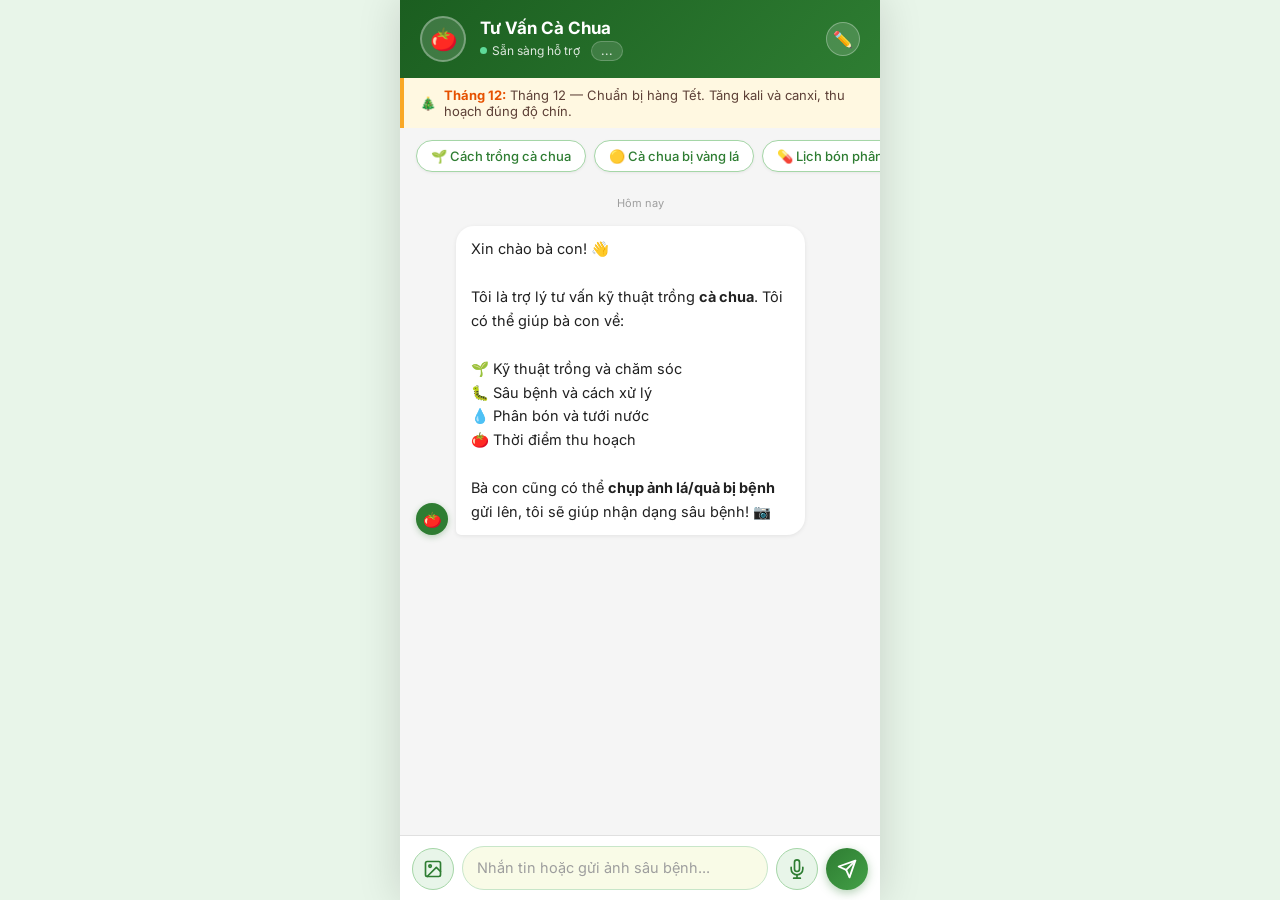
==== static/index.html @ 723cbcba "feat: markdown rendering + system prompt thân thiện - Thêm marked.js (CDN) để render markdown đúng t" ====
<!DOCTYPE html>
<html lang="vi">
<head>
  <meta charset="UTF-8" />
  <meta name="viewport" content="width=device-width, initial-scale=1.0, maximum-scale=1.0" />
  <title>Tư Vấn Cà Chua</title>
  <link rel="manifest" href="/static/manifest.json" />
  <meta name="theme-color" content="#2e7d32" />
  <meta name="mobile-web-app-capable" content="yes" />
  <meta name="apple-mobile-web-app-capable" content="yes" />
  <meta name="apple-mobile-web-app-status-bar-style" content="black-translucent" />
  <meta name="apple-mobile-web-app-title" content="Cà Chua" />
  <link rel="apple-touch-icon" href="/static/icon-192.png" />
  <link rel="stylesheet" href="/static/style.css?v=20260307c" />
</head>
<body>
<div class="app">

  <!-- Header -->
  <div class="header">
    <div class="avatar">🍅</div>
    <div class="header-info">
      <h1>Tư Vấn Cà Chua</h1>
      <p>
        <span class="online-dot"></span> Sẵn sàng hỗ trợ &nbsp;
        <span class="quota-badge" id="quotaBadge">...</span>
      </p>
    </div>
    <button class="new-session-btn" onclick="newSession()" title="Bắt đầu cuộc trò chuyện mới">✏️</button>
  </div>

  <!-- Banner mùa vụ -->
  <div class="season-banner" id="seasonBanner"></div>

  <!-- Banner cài PWA -->
  <div class="install-banner" id="installBanner" style="display:none">
    <span class="ib-icon">📲</span>
    <div class="ib-text">
      <strong>Cài app lên điện thoại</strong>
      <span id="installHint">Dùng nhanh hơn, không cần mạng để mở</span>
    </div>
    <button class="ib-btn" id="installBtn" onclick="doInstall()">Cài ngay</button>
    <button class="ib-close" onclick="dismissBanner()" title="Đóng">✕</button>
  </div>

  <!-- Modal hướng dẫn cài iOS -->
  <div class="ios-overlay" id="iosOverlay" onclick="closeIosModal(event)">
    <div class="ios-modal">
      <h2>📲 Cài app lên điện thoại</h2>
      <p class="ios-sub">Miễn phí — chỉ mất 30 giây, làm 1 lần thôi!</p>

      <div class="ios-step">
        <div class="ios-step-num">1</div>
        <div class="ios-step-body">
          <strong>Bấm nút ở đáy màn hình</strong>
          <span>Nút hình vuông có mũi tên chỉ lên ↑</span>
        </div>
        <div class="ios-step-icon">⬆️</div>
      </div>

      <div class="ios-step">
        <div class="ios-step-num">2</div>
        <div class="ios-step-body">
          <strong>Kéo xuống, chọn "Thêm vào Màn hình chính"</strong>
          <span>Biểu tượng hình vuông có dấu cộng (+)</span>
        </div>
        <div class="ios-step-icon">➕</div>
      </div>

      <div class="ios-step">
        <div class="ios-step-num">3</div>
        <div class="ios-step-body">
          <strong>Bấm "Thêm" ở góc trên phải</strong>
          <span>Xong! Icon 🍅 sẽ hiện trên màn hình chính</span>
        </div>
        <div class="ios-step-icon">✅</div>
      </div>

      <button class="ios-close-btn" onclick="closeIosModal()">Đã hiểu, thử ngay!</button>
    </div>
  </div>

  <!-- Modal chọn vùng trồng -->
  <div class="region-overlay" id="regionOverlay">
    <div class="region-modal">
      <h2>📍 Bạn trồng ở đâu?</h2>
      <p>Giúp tôi tư vấn sát với điều kiện địa phương và thời tiết vùng của bạn.</p>
      <select class="region-select" id="regionSelect">
        <option value="">-- Chọn vùng trồng --</option>
        <option value="mekong">Đồng bằng Sông Cửu Long</option>
        <option value="southeast">Đông Nam Bộ</option>
        <option value="central_highland">Tây Nguyên (Đà Lạt, Lâm Đồng...)</option>
        <option value="south_central">Duyên hải Nam Trung Bộ</option>
        <option value="north_central">Bắc Trung Bộ</option>
        <option value="red_river">Đồng bằng Sông Hồng</option>
        <option value="northeast">Trung du &amp; Miền núi Bắc Bộ</option>
        <option value="northwest">Tây Bắc</option>
      </select>
      <button class="region-gps" onclick="requestGPS()">📡 Dùng vị trí hiện tại (chính xác hơn)</button>
      <button class="region-submit" onclick="saveRegion()">Lưu vùng trồng</button>
      <button class="region-skip" onclick="closeRegionModal()">Bỏ qua</button>
    </div>
  </div>

  <!-- Modal chia sẻ kinh nghiệm -->
  <div class="tip-overlay" id="tipOverlay">
    <div class="tip-modal">
      <h2>🌱 Chia sẻ kinh nghiệm</h2>
      <p>Kinh nghiệm của bà con sẽ được admin xem xét và bổ sung vào kho kiến thức chung.</p>
      <input class="tip-input" id="tipTitle" placeholder="Tiêu đề (vd: Xử lý mốc sương sau mưa lớn)" maxlength="200" />
      <select class="tip-input" id="tipCategory">
        <option value="">-- Danh mục --</option>
        <option value="disease">Sâu bệnh &amp; xử lý</option>
        <option value="technique">Kỹ thuật canh tác</option>
        <option value="fertilizer">Phân bón &amp; dinh dưỡng</option>
        <option value="harvest">Thu hoạch &amp; bảo quản</option>
        <option value="other">Kinh nghiệm khác</option>
      </select>
      <textarea class="tip-textarea" id="tipContent" placeholder="Mô tả chi tiết kinh nghiệm, cách xử lý, kết quả... (tối thiểu 100 ký tự để được thưởng điểm)"></textarea>
      <button class="tip-submit" onclick="submitTip()">Gửi kinh nghiệm</button>
      <button class="tip-cancel" onclick="closeTipModal()">Đóng</button>
      <div class="tip-msg" id="tipMsg"></div>
    </div>
  </div>

  <!-- Nút chia sẻ kinh nghiệm (floating) -->
  <button class="share-tip-btn" id="shareTipBtn" onclick="openTipModal()" style="display:none">
    🌱 Chia sẻ KN
  </button>

  <!-- Toast thưởng quota -->
  <div class="bonus-toast" id="bonusToast"></div>

  <!-- Modal nhập mã premium -->
  <div class="redeem-overlay" id="redeemOverlay">
    <div class="redeem-modal">
      <h2>🎟️ Nhập mã để dùng thêm</h2>
      <p>Liên hệ admin để mua mã. Mỗi mã dùng được 1 lần.</p>
      <input class="redeem-input" id="redeemInput" placeholder="VD: TOMATO30" maxlength="20" />
      <button class="redeem-submit" onclick="submitCode()">Kích hoạt mã</button>
      <button class="redeem-cancel" onclick="closeRedeemModal()">Đóng</button>
      <div class="redeem-msg" id="redeemMsg"></div>
    </div>
  </div>

  <!-- Câu hỏi gợi ý -->
  <div class="quick-wrap">
    <button class="quick-btn" onclick="quickAsk(this)">🌱 Cách trồng cà chua</button>
    <button class="quick-btn" onclick="quickAsk(this)">🟡 Cà chua bị vàng lá</button>
    <button class="quick-btn" onclick="quickAsk(this)">💊 Lịch bón phân</button>
    <button class="quick-btn" onclick="quickAsk(this)">🐛 Sâu đục quả</button>
    <button class="quick-btn" onclick="quickAsk(this)">🦠 Bệnh héo rũ</button>
    <button class="quick-btn" onclick="quickAsk(this)">🍅 Thu hoạch khi nào</button>
  </div>

  <!-- Tin nhắn -->
  <div class="messages" id="messages">
    <div class="msg-time">Hôm nay</div>
    <div class="msg-bot">
      <div class="bot-avatar">🍅</div>
      <div class="bubble">Xin chào bà con! 👋

Tôi là trợ lý tư vấn kỹ thuật trồng <b>cà chua</b>. Tôi có thể giúp bà con về:

🌱 Kỹ thuật trồng và chăm sóc
🐛 Sâu bệnh và cách xử lý
💧 Phân bón và tưới nước
🍅 Thời điểm thu hoạch

Bà con cũng có thể <b>chụp ảnh lá/quả bị bệnh</b> gửi lên, tôi sẽ giúp nhận dạng sâu bệnh! 📷</div>
    </div>
  </div>

  <!-- Preview ảnh -->
  <div class="preview-wrap" id="previewWrap">
    <img id="previewImg" src="" alt="preview" />
    <span class="preview-caption">Ảnh đã chọn — nhập câu hỏi hoặc gửi luôn</span>
    <button class="preview-remove" onclick="removeImage()" title="Xoá ảnh">✕</button>
  </div>

  <!-- Input -->
  <div class="input-bar">
    <!-- Nút chọn ảnh -->
    <button class="img-btn" onclick="document.getElementById('fileInput').click()" title="Gửi ảnh">
      <svg viewBox="0 0 24 24" fill="none" stroke="currentColor" stroke-width="2" stroke-linecap="round" stroke-linejoin="round">
        <rect x="3" y="3" width="18" height="18" rx="2"/><circle cx="8.5" cy="8.5" r="1.5"/>
        <polyline points="21 15 16 10 5 21"/>
      </svg>
    </button>
    <input type="file" id="fileInput" accept="image/*" capture="environment" style="display:none" onchange="handleImage(event)" />

    <textarea
      id="input"
      placeholder="Nhắn tin hoặc gửi ảnh sâu bệnh..."
      rows="1"
      onkeydown="handleKey(event)"
      oninput="autoResize(this)"
    ></textarea>

    <button class="mic-btn" id="micBtn" onclick="toggleVoice()" title="Nói">
      <svg id="micIcon" viewBox="0 0 24 24" fill="none" stroke="currentColor" stroke-width="2" stroke-linecap="round" stroke-linejoin="round">
        <path d="M12 1a3 3 0 0 0-3 3v8a3 3 0 0 0 6 0V4a3 3 0 0 0-3-3z"/>
        <path d="M19 10v2a7 7 0 0 1-14 0v-2"/>
        <line x1="12" y1="19" x2="12" y2="23"/>
        <line x1="8" y1="23" x2="16" y2="23"/>
      </svg>
    </button>

    <button class="send-btn" id="sendBtn" onclick="sendMessage()" title="Gửi">
      <svg viewBox="0 0 24 24" fill="none" stroke="currentColor" stroke-width="2.2" stroke-linecap="round" stroke-linejoin="round">
        <line x1="22" y1="2" x2="11" y2="13"/><polygon points="22 2 15 22 11 13 2 9 22 2"/>
      </svg>
    </button>
  </div>

</div>
<script src="https://cdn.jsdelivr.net/npm/marked@9/marked.min.js"></script>
<script src="/static/app.js?v=20260308a"></script>
</body>
</html>
---- static/style.css ----
@import url('https://fonts.googleapis.com/css2?family=Inter:wght@400;500;600;700&display=swap');

* { box-sizing: border-box; margin: 0; padding: 0; }

body {
  font-family: 'Inter', -apple-system, BlinkMacSystemFont, sans-serif;
  background: #e8f5e9;
  display: flex;
  justify-content: center;
  align-items: center;
  min-height: 100dvh;
}

.app {
  width: 100%;
  max-width: 480px;
  height: 100dvh;
  background: #f5f5f5;
  display: flex;
  flex-direction: column;
  box-shadow: 0 0 40px rgba(0,0,0,0.15);
}

/* ── Header ── */
.header {
  background: linear-gradient(135deg, #1b5e20, #2e7d32);
  color: white;
  padding: 16px 20px;
  display: flex;
  align-items: center;
  gap: 14px;
  flex-shrink: 0;
}
.avatar {
  width: 46px; height: 46px;
  background: rgba(255,255,255,0.15);
  border-radius: 50%;
  display: flex; align-items: center; justify-content: center;
  font-size: 22px;
  border: 2px solid rgba(255,255,255,0.3);
}
.header-info h1 { font-size: 17px; font-weight: 700; }
.header-info p {
  font-size: 12px; margin-top: 3px; opacity: 0.85;
  display: flex; align-items: center; gap: 5px;
}
.new-session-btn {
  margin-left: auto; background: rgba(255,255,255,0.15); border: 1px solid rgba(255,255,255,0.3);
  border-radius: 50%; width: 34px; height: 34px; font-size: 16px; cursor: pointer;
  color: white; display: flex; align-items: center; justify-content: center;
  flex-shrink: 0;
}
.new-session-btn:hover { background: rgba(255,255,255,0.28); }
.quota-badge {
  display: inline-flex; align-items: center; gap: 4px;
  background: rgba(255,255,255,0.15); border-radius: 20px;
  padding: 2px 9px; font-size: 11px; font-weight: 600;
  border: 1px solid rgba(255,255,255,0.25);
}
.quota-badge.low { background: rgba(255,152,0,0.3); border-color: rgba(255,152,0,0.5); }
.quota-badge.premium { background: rgba(255,215,0,0.2); border-color: rgba(255,215,0,0.4); }
.online-dot {
  width: 7px; height: 7px; background: #69f0ae;
  border-radius: 50%; animation: pulse 2s infinite;
}
@keyframes pulse { 0%,100%{opacity:1} 50%{opacity:0.3} }

/* ── Banner mùa vụ ── */
.season-banner {
  background: #fff8e1;
  border-left: 4px solid #f9a825;
  padding: 9px 16px;
  font-size: 13px;
  color: #5d4037;
  flex-shrink: 0;
  display: flex;
  align-items: center;
  gap: 8px;
}
.season-banner strong { color: #e65100; }

/* ── Banner cài PWA ── */
.install-banner {
  background: #1b5e20;
  color: white;
  padding: 10px 16px;
  display: flex;
  align-items: center;
  gap: 12px;
  flex-shrink: 0;
  animation: slideDown 0.3s ease;
}
@keyframes slideDown { from { transform: translateY(-100%); } to { transform: translateY(0); } }
.install-banner .ib-icon { font-size: 22px; flex-shrink: 0; }
.install-banner .ib-text { flex: 1; font-size: 13px; line-height: 1.4; }
.install-banner .ib-text strong { display: block; font-size: 14px; }
.install-banner .ib-btn {
  background: white; color: #1b5e20;
  border: none; border-radius: 20px;
  padding: 6px 14px; font-size: 13px;
  font-weight: 700; cursor: pointer;
  white-space: nowrap; flex-shrink: 0;
}
.install-banner .ib-close {
  background: none; border: none; color: rgba(255,255,255,0.7);
  font-size: 18px; cursor: pointer; padding: 4px; flex-shrink: 0;
}

/* ── Modals chung ── */
.redeem-overlay, .region-overlay, .tip-overlay, .ios-overlay {
  display: none; position: fixed; inset: 0;
  background: rgba(0,0,0,0.6); z-index: 100;
  align-items: flex-end; justify-content: center;
}
.redeem-overlay.show, .region-overlay.show, .tip-overlay.show, .ios-overlay.show { display: flex; }

@keyframes slideUp { from { transform: translateY(100%); } to { transform: translateY(0); } }

/* ── Modal nhập mã premium ── */
.redeem-modal {
  background: white; border-radius: 20px 20px 0 0;
  padding: 24px 20px 36px;
  width: 100%; max-width: 480px;
  animation: slideUp 0.3s ease;
}
.redeem-modal h2 { font-size: 18px; font-weight: 700; color: #1b5e20; margin-bottom: 6px; }
.redeem-modal p  { font-size: 13px; color: #666; margin-bottom: 16px; }
.redeem-input {
  width: 100%; border: 2px solid #c8e6c9; border-radius: 12px;
  padding: 12px 16px; font-size: 16px; font-family: inherit;
  text-transform: uppercase; letter-spacing: 2px;
  outline: none; margin-bottom: 12px; text-align: center;
}
.redeem-input:focus { border-color: #2e7d32; }
.redeem-submit {
  width: 100%; background: linear-gradient(135deg,#2e7d32,#43a047);
  color: white; border: none; border-radius: 12px;
  padding: 14px; font-size: 15px; font-weight: 700;
  cursor: pointer; font-family: inherit; margin-bottom: 8px;
}
.redeem-cancel {
  width: 100%; background: none; border: none;
  color: #999; font-size: 14px; cursor: pointer; padding: 8px;
}
.redeem-msg { font-size: 13px; text-align: center; margin-top: 8px; min-height: 20px; }

/* ── Modal hướng dẫn cài iOS ── */
.ios-modal {
  background: white;
  border-radius: 20px 20px 0 0;
  padding: 24px 20px 36px;
  width: 100%; max-width: 480px;
  animation: slideUp 0.3s ease;
}
.ios-modal h2 {
  font-size: 18px; font-weight: 700;
  color: #1b5e20; margin-bottom: 6px; text-align: center;
}
.ios-modal .ios-sub {
  font-size: 13px; color: #666; text-align: center; margin-bottom: 20px;
}
.ios-step {
  display: flex; align-items: center; gap: 14px;
  background: #f9fbe7; border-radius: 14px;
  padding: 14px 16px; margin-bottom: 10px;
}
.ios-step-num {
  width: 30px; height: 30px; border-radius: 50%;
  background: #2e7d32; color: white;
  font-weight: 700; font-size: 15px;
  display: flex; align-items: center; justify-content: center;
  flex-shrink: 0;
}
.ios-step-body { flex: 1; }
.ios-step-body strong { font-size: 14px; color: #212121; display: block; }
.ios-step-body span { font-size: 13px; color: #555; }
.ios-step-icon { font-size: 26px; flex-shrink: 0; }
.ios-close-btn {
  width: 100%; margin-top: 16px;
  background: #2e7d32; color: white;
  border: none; border-radius: 14px;
  padding: 14px; font-size: 15px; font-weight: 700;
  cursor: pointer; font-family: inherit;
}

/* ── Modal vùng trồng ── */
.region-modal {
  background: white; border-radius: 20px 20px 0 0;
  padding: 24px 20px 36px;
  width: 100%; max-width: 480px;
  animation: slideUp 0.3s ease;
}
.region-modal h2 { font-size: 17px; font-weight: 700; color: #1b5e20; margin-bottom: 6px; }
.region-modal p  { font-size: 13px; color: #666; margin-bottom: 16px; }
.region-select {
  width: 100%; border: 2px solid #c8e6c9; border-radius: 12px;
  padding: 12px 16px; font-size: 15px; font-family: inherit;
  outline: none; margin-bottom: 12px; background: #f9fbe7; color: #212121;
}
.region-select:focus { border-color: #2e7d32; }
.region-submit {
  width: 100%; background: linear-gradient(135deg,#2e7d32,#43a047);
  color: white; border: none; border-radius: 12px;
  padding: 14px; font-size: 15px; font-weight: 700;
  cursor: pointer; font-family: inherit; margin-bottom: 8px;
}
.region-skip { width: 100%; background: none; border: none; color: #999; font-size: 14px; cursor: pointer; padding: 8px; }
.region-gps {
  width: 100%; background: #e8f5e9; border: 1.5px solid #a5d6a7;
  color: #2e7d32; border-radius: 12px;
  padding: 10px; font-size: 13px; font-weight: 600;
  cursor: pointer; font-family: inherit; margin-bottom: 8px;
}
.region-gps:hover { background: #c8e6c9; }

/* ── Modal chia sẻ kinh nghiệm ── */
.tip-modal {
  background: white; border-radius: 20px 20px 0 0;
  padding: 24px 20px 36px;
  width: 100%; max-width: 480px;
  animation: slideUp 0.3s ease;
  max-height: 85vh; overflow-y: auto;
}
.tip-modal h2 { font-size: 17px; font-weight: 700; color: #1b5e20; margin-bottom: 6px; }
.tip-modal p  { font-size: 13px; color: #666; margin-bottom: 16px; }
.tip-input {
  width: 100%; border: 1.5px solid #c8e6c9; border-radius: 12px;
  padding: 11px 14px; font-size: 14px; font-family: inherit;
  outline: none; margin-bottom: 10px; background: #f9fbe7;
}
.tip-input:focus { border-color: #2e7d32; }
.tip-textarea {
  width: 100%; border: 1.5px solid #c8e6c9; border-radius: 12px;
  padding: 11px 14px; font-size: 14px; font-family: inherit;
  outline: none; margin-bottom: 10px; background: #f9fbe7;
  resize: none; min-height: 100px;
}
.tip-textarea:focus { border-color: #2e7d32; }
.tip-submit {
  width: 100%; background: linear-gradient(135deg,#2e7d32,#43a047);
  color: white; border: none; border-radius: 12px;
  padding: 14px; font-size: 15px; font-weight: 700;
  cursor: pointer; font-family: inherit; margin-bottom: 8px;
}
.tip-cancel { width: 100%; background: none; border: none; color: #999; font-size: 14px; cursor: pointer; padding: 8px; }
.tip-msg { font-size: 13px; text-align: center; margin-top: 8px; min-height: 20px; }
.share-tip-btn {
  position: fixed; bottom: 80px; right: 16px;
  background: #2e7d32; color: white;
  border: none; border-radius: 24px;
  padding: 8px 16px; font-size: 12px; font-weight: 600;
  cursor: pointer; box-shadow: 0 3px 12px rgba(46,125,50,0.4);
  z-index: 10; display: flex; align-items: center; gap: 5px;
  font-family: inherit;
}
.share-tip-btn:hover { background: #1b5e20; }

/* ── Gợi ý nhanh ── */
.quick-wrap {
  padding: 12px 16px 8px;
  display: flex; gap: 8px;
  overflow-x: auto; flex-shrink: 0;
  scrollbar-width: none; background: #f5f5f5;
}
.quick-wrap::-webkit-scrollbar { display: none; }
.quick-btn {
  white-space: nowrap;
  background: white; border: 1.5px solid #a5d6a7;
  color: #2e7d32; border-radius: 20px;
  padding: 7px 14px; font-size: 13px;
  font-family: inherit; font-weight: 500;
  cursor: pointer; flex-shrink: 0;
  transition: all 0.15s;
  box-shadow: 0 1px 3px rgba(0,0,0,0.06);
}
.quick-btn:hover { background: #e8f5e9; border-color: #2e7d32; }
.quick-btn:active { background: #2e7d32; color: white; transform: scale(0.97); }

/* ── Tin nhắn ── */
.messages {
  flex: 1; overflow-y: auto;
  padding: 12px 16px;
  display: flex; flex-direction: column; gap: 12px;
  scroll-behavior: smooth;
}
.msg-bot { display: flex; align-items: flex-end; gap: 8px; }
.bot-avatar {
  width: 32px; height: 32px; background: #2e7d32;
  border-radius: 50%; display: flex; align-items: center;
  justify-content: center; font-size: 15px; flex-shrink: 0;
  box-shadow: 0 2px 6px rgba(46,125,50,0.3);
}
.msg-bot .bubble {
  background: white; color: #212121;
  border-radius: 18px 18px 18px 5px;
  padding: 11px 15px; max-width: 78%;
  box-shadow: 0 1px 4px rgba(0,0,0,0.08);
  font-size: 14.5px; line-height: 1.65;
  white-space: pre-wrap; word-break: break-word;
}
.msg-user { display: flex; justify-content: flex-end; }
.msg-user .bubble {
  background: linear-gradient(135deg, #2e7d32, #388e3c);
  color: white; border-radius: 18px 18px 5px 18px;
  padding: 11px 15px; max-width: 78%;
  font-size: 14.5px; line-height: 1.65; word-break: break-word;
  box-shadow: 0 2px 8px rgba(46,125,50,0.25);
}
.msg-time { font-size: 11px; color: #9e9e9e; text-align: center; margin: 4px 0; }

/* ── Markdown rendering trong bubble bot ── */
.md-content { white-space: normal; }
.md-content p { margin: 0 0 8px; }
.md-content p:last-child { margin-bottom: 0; }
.md-content ul, .md-content ol { margin: 6px 0; padding-left: 20px; }
.md-content li { margin-bottom: 4px; line-height: 1.6; }
.md-content li > ul, .md-content li > ol { margin: 3px 0; }
.md-content strong { font-weight: 700; color: #1b5e20; }
.md-content em { font-style: normal; color: #555; }
.md-content h1, .md-content h2, .md-content h3 {
  font-size: 14.5px; font-weight: 700; margin: 10px 0 5px; color: #1b5e20;
}
.md-content h1:first-child, .md-content h2:first-child, .md-content h3:first-child { margin-top: 0; }
.md-content hr { border: none; border-top: 1px solid #e0e0e0; margin: 10px 0; }
.md-content code {
  background: #f5f5f5; border-radius: 4px; padding: 1px 5px;
  font-size: 12.5px; font-family: monospace; color: #c62828;
}
.md-content blockquote {
  border-left: 3px solid #a5d6a7; margin: 6px 0; padding: 4px 10px;
  color: #555; font-size: 13.5px;
}
/* Bảng: cuộn ngang trên mobile, không vỡ layout */
.md-content table { border-collapse: collapse; font-size: 13px; width: 100%; }
.md-content .table-wrap { overflow-x: auto; margin: 8px 0; border-radius: 6px; border: 1px solid #c8e6c9; }
.md-content th, .md-content td { border: 1px solid #c8e6c9; padding: 6px 10px; text-align: left; white-space: nowrap; }
.md-content th { background: #e8f5e9; font-weight: 700; color: #2e7d32; }

/* ── Nút đánh giá ── */
.feedback-row { display: flex; gap: 6px; margin-top: 6px; margin-left: 40px; }
.fb-btn {
  background: none; border: 1.5px solid #e0e0e0;
  border-radius: 20px; padding: 3px 10px;
  font-size: 13px; cursor: pointer;
  color: #888; transition: all 0.15s;
  display: flex; align-items: center; gap: 4px;
}
.fb-btn:hover { border-color: #2e7d32; color: #2e7d32; background: #f1f8f1; }
.fb-btn.voted-up   { border-color: #2e7d32; background: #e8f5e9; color: #2e7d32; }
.fb-btn.voted-down { border-color: #ef5350; background: #ffebee; color: #ef5350; }
.fb-btn:disabled { cursor: default; opacity: 0.7; }

/* ── Active feedback card ── */
.feedback-card {
  background: white; border: 1.5px solid #c8e6c9;
  border-radius: 16px; padding: 14px 16px;
  margin: 0 0 4px 40px;
  box-shadow: 0 2px 8px rgba(46,125,50,0.1);
}
.feedback-card .fc-text { font-size: 13px; color: #555; margin-bottom: 12px; line-height: 1.5; }
.feedback-card .fc-btns { display: flex; gap: 8px; }
.fc-up, .fc-down {
  flex: 1; border: none; border-radius: 10px;
  padding: 9px; font-size: 15px; cursor: pointer;
  font-family: inherit; font-weight: 600; transition: all 0.15s;
}
.fc-up   { background: #e8f5e9; color: #2e7d32; }
.fc-down { background: #fff8e1; color: #e65100; }
.fc-up:hover   { background: #2e7d32; color: white; }
.fc-down:hover { background: #e65100; color: white; }

/* ── Reason box khi bấm 👎 ── */
.reason-wrap { margin-top: 10px; display: none; }
.reason-wrap.show { display: block; }
.reason-input {
  width: 100%; border: 1.5px solid #ffcc80; border-radius: 10px;
  padding: 9px 12px; font-size: 13px; font-family: inherit;
  outline: none; background: #fffde7; resize: none; min-height: 60px;
}
.reason-input:focus { border-color: #e65100; }
.reason-submit {
  margin-top: 6px; width: 100%;
  background: #e65100; color: white; border: none; border-radius: 10px;
  padding: 8px; font-size: 13px; font-weight: 600; cursor: pointer; font-family: inherit;
}
.correction-input {
  width: 100%; border: 1.5px solid #a5d6a7; border-radius: 10px;
  padding: 9px 12px; font-size: 13px; font-family: inherit;
  outline: none; background: #f1f8e9; resize: none; min-height: 60px;
  margin-top: 6px;
}
.correction-input:focus { border-color: #2e7d32; }
.correction-input::placeholder { color: #81c784; }
.correction-submit {
  margin-top: 6px; width: 100%;
  background: linear-gradient(135deg, #2e7d32, #43a047); color: white;
  border: none; border-radius: 10px; padding: 8px;
  font-size: 13px; font-weight: 600; cursor: pointer; font-family: inherit;
}
.correction-submit:disabled { background: #a5d6a7; cursor: not-allowed; }
.correction-actions { display: flex; flex-direction: column; gap: 2px; }

/* Tin nhắn đã sửa */
.msg-corrected .bubble {
  border-left: 3px solid #2e7d32;
}
.corrected-badge {
  display: inline-block; font-size: 11px; background: #e8f5e9;
  color: #2e7d32; border-radius: 8px; padding: 2px 8px;
  margin-bottom: 6px; font-weight: 600;
}

.reason-skip {
  width: 100%; background: none; border: none;
  color: #aaa; font-size: 12px; cursor: pointer; padding: 4px; margin-top: 2px;
}

/* ── Toast thưởng (redesigned) ── */
.bonus-toast {
  position: fixed; bottom: 148px; left: 50%;
  transform: translateX(-50%) translateY(14px);
  background: linear-gradient(135deg, #1b5e20, #2e7d32);
  color: white; border-radius: 16px; padding: 11px 16px;
  box-shadow: 0 6px 24px rgba(27,94,32,0.45);
  z-index: 200; opacity: 0;
  transition: opacity 0.3s, transform 0.3s;
  pointer-events: none; display: flex; align-items: center; gap: 12px;
  min-width: 220px; max-width: 310px;
}
.bonus-toast.show { opacity: 1; transform: translateX(-50%) translateY(0); }
.bonus-toast.unlock { background: linear-gradient(135deg, #bf360c, #e64a19); }
.toast-icon { font-size: 28px; line-height: 1; flex-shrink: 0; }
.toast-body { display: flex; flex-direction: column; gap: 2px; }
.toast-body strong { font-size: 14px; font-weight: 700; }
.toast-body span { font-size: 11px; opacity: 0.88; line-height: 1.3; }

/* ── Progress bar điểm ── */
.pts-progress {
  position: fixed; bottom: 96px; left: 50%;
  transform: translateX(-50%) translateY(14px);
  background: white; border: 1.5px solid #a5d6a7;
  border-radius: 20px; padding: 7px 14px;
  box-shadow: 0 2px 12px rgba(0,0,0,0.12);
  z-index: 199; opacity: 0; transition: opacity 0.3s, transform 0.3s;
  pointer-events: none; display: flex; align-items: center; gap: 10px;
  min-width: 190px;
}
.pts-progress.show { opacity: 1; transform: translateX(-50%) translateY(0); }
.pts-label { font-size: 12px; color: #2e7d32; font-weight: 600; white-space: nowrap; }
.pts-bar { flex: 1; height: 7px; background: #e8f5e9; border-radius: 4px; overflow: hidden; }
.pts-fill {
  height: 100%; border-radius: 4px;
  background: linear-gradient(90deg, #66bb6a, #2e7d32);
  transition: width 0.7s ease;
}

/* ── Confetti ── */
.confetti-piece {
  position: fixed; top: 15%;
  animation: confetti-fall 2s ease-out forwards;
  z-index: 500; pointer-events: none;
}
@keyframes confetti-fall {
  0%   { transform: translateY(0) rotate(0deg) scale(1); opacity: 1; }
  80%  { opacity: 1; }
  100% { transform: translateY(65vh) rotate(800deg) scale(0.6); opacity: 0; }
}

/* ── Ảnh trong chat ── */
.msg-user .bubble img, .msg-bot .bubble img {
  max-width: 100%; border-radius: 10px;
  display: block; margin-bottom: 6px;
}

/* ── Preview ảnh trước khi gửi ── */
.preview-wrap { display: none; padding: 8px 16px 0; background: #f5f5f5; flex-shrink: 0; }
.preview-wrap.show { display: flex; align-items: center; gap: 10px; }
.preview-wrap img {
  width: 64px; height: 64px;
  object-fit: cover; border-radius: 10px; border: 2px solid #a5d6a7;
}
.preview-caption { font-size: 13px; color: #555; flex: 1; }
.preview-remove {
  background: #ef5350; color: white; border: none; border-radius: 50%;
  width: 24px; height: 24px; font-size: 14px; cursor: pointer;
  display: flex; align-items: center; justify-content: center;
}

/* ── Đang gõ ── */
.typing .bubble { padding: 14px 18px !important; }
.dots { display: flex; gap: 5px; align-items: center; }
.dot {
  width: 8px; height: 8px; background: #bdbdbd;
  border-radius: 50%; animation: bounce 1.2s ease-in-out infinite;
}
.dot:nth-child(2) { animation-delay: 0.2s; }
.dot:nth-child(3) { animation-delay: 0.4s; }
@keyframes bounce {
  0%,80%,100%{transform:translateY(0);background:#bdbdbd}
  40%{transform:translateY(-7px);background:#2e7d32}
}

/* ── Input bar ── */
.input-bar {
  background: white; padding: 10px 12px;
  display: flex; gap: 8px; align-items: flex-end;
  border-top: 1px solid #e0e0e0; flex-shrink: 0;
}
.input-bar textarea {
  flex: 1; border: 1.5px solid #c8e6c9;
  border-radius: 22px; padding: 10px 14px;
  font-size: 14.5px; font-family: inherit;
  resize: none; outline: none; max-height: 110px;
  line-height: 1.5; background: #f9fbe7; color: #212121;
  transition: border-color 0.2s, box-shadow 0.2s;
}
.input-bar textarea:focus {
  border-color: #2e7d32;
  box-shadow: 0 0 0 3px rgba(46,125,50,0.1);
}
.input-bar textarea::placeholder { color: #9e9e9e; }
.img-btn, .mic-btn {
  width: 42px; height: 42px;
  background: #e8f5e9; border: 1.5px solid #a5d6a7;
  border-radius: 50%; cursor: pointer;
  display: flex; align-items: center; justify-content: center;
  flex-shrink: 0; transition: all 0.15s; color: #2e7d32;
}
.img-btn:hover, .mic-btn:hover { background: #c8e6c9; }
.img-btn:active, .mic-btn:active { transform: scale(0.93); }
.img-btn svg, .mic-btn svg { width: 20px; height: 20px; }
.mic-btn.recording {
  background: #ffebee; border-color: #ef5350; color: #ef5350;
  animation: mic-pulse 1s infinite;
}
@keyframes mic-pulse {
  0%, 100% { box-shadow: 0 0 0 0 rgba(239,83,80,0.4); }
  50% { box-shadow: 0 0 0 8px rgba(239,83,80,0); }
}
.send-btn {
  width: 42px; height: 42px;
  background: linear-gradient(135deg, #2e7d32, #43a047);
  border: none; border-radius: 50%; color: white;
  cursor: pointer; display: flex; align-items: center;
  justify-content: center; flex-shrink: 0;
  transition: all 0.15s;
  box-shadow: 0 3px 10px rgba(46,125,50,0.35);
}
.send-btn:hover { transform: scale(1.05); }
.send-btn:active { transform: scale(0.95); }
.send-btn:disabled { background: #a5d6a7; box-shadow: none; cursor: not-allowed; transform: none; }
.send-btn svg { width: 20px; height: 20px; }

/* ── Simple Correction Report ── */
.simple-correction {
  margin: 4px 0 4px 44px; padding: 12px 14px;
  background: #f9fbe7; border: 1.5px solid #a5d6a7; border-radius: 12px;
}
.sc-prompt { font-size: 12px; color: #555; margin-bottom: 8px; }
.sc-input {
  width: 100%; box-sizing: border-box; resize: vertical;
  border: 1.5px solid #a5d6a7; border-radius: 8px;
  padding: 7px 10px; font-size: 13px; font-family: inherit;
  outline: none; background: white;
}
.sc-input:focus { border-color: #2e7d32; }
.sc-actions { display: flex; gap: 8px; margin-top: 8px; }
.sc-submit {
  padding: 6px 16px; border-radius: 16px; border: none;
  background: #2e7d32; color: white; font-size: 12px; font-weight: 600;
  cursor: pointer;
}
.sc-submit:disabled { opacity: 0.6; cursor: not-allowed; }
.sc-skip {
  padding: 6px 14px; border-radius: 16px;
  border: 1.5px solid #ccc; background: none; color: #888;
  font-size: 12px; cursor: pointer;
}
.sc-thanks { font-size: 13px; color: #2e7d32; font-weight: 500; }
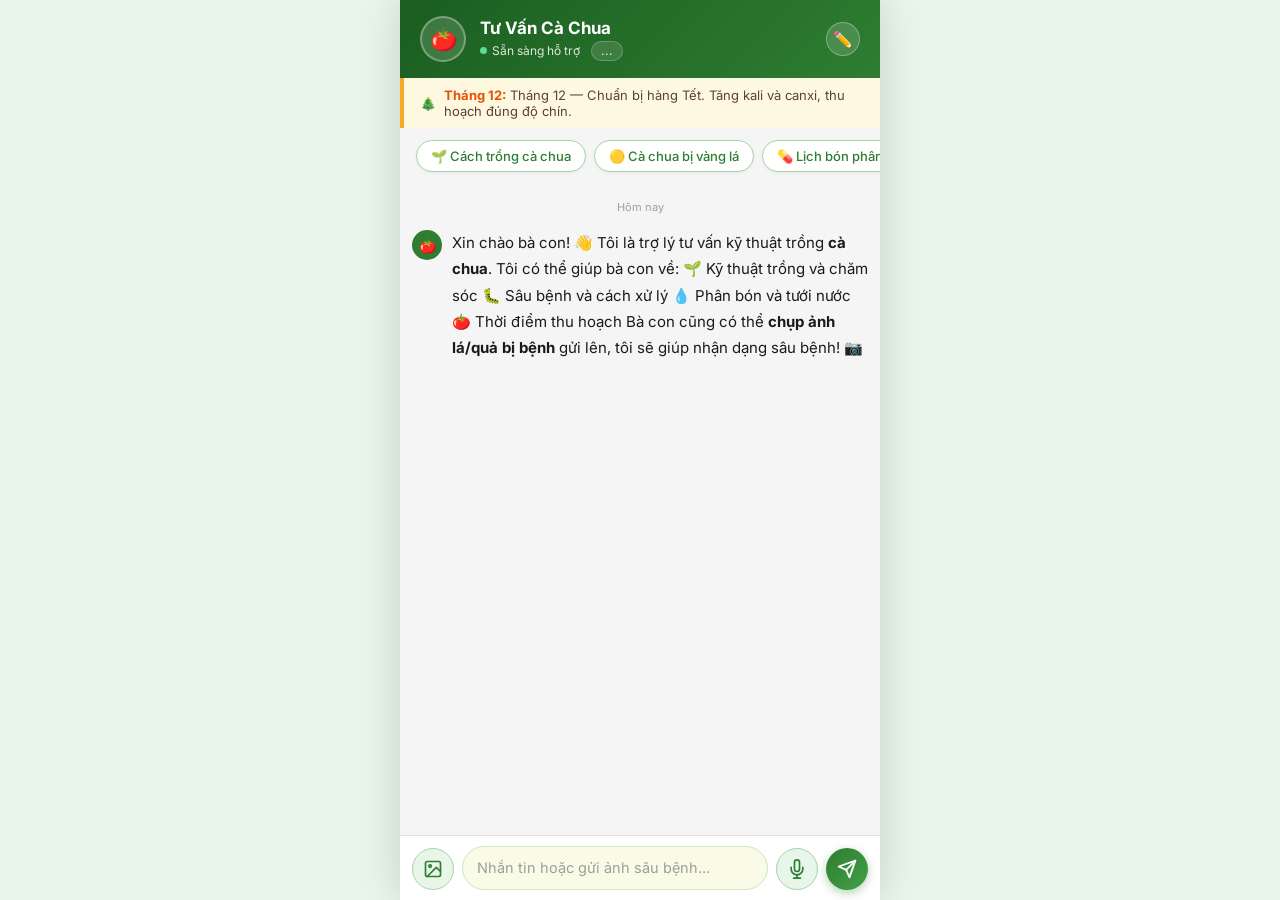
==== commit 8a966837: "feat: sources + suggested questions giống Perplexity - rag.py: thêm search_with_meta() trả về (conte" ====
--- a/static/index.html
+++ b/static/index.html
@@ -11,7 +11,7 @@
   <meta name="apple-mobile-web-app-status-bar-style" content="black-translucent" />
   <meta name="apple-mobile-web-app-title" content="Cà Chua" />
   <link rel="apple-touch-icon" href="/static/icon-192.png" />
-  <link rel="stylesheet" href="/static/style.css?v=20260307c" />
+  <link rel="stylesheet" href="/static/style.css?v=20260308b" />
 </head>
 <body>
 <div class="app">
@@ -215,6 +215,6 @@
 
 </div>
 <script src="https://cdn.jsdelivr.net/npm/marked@9/marked.min.js"></script>
-<script src="/static/app.js?v=20260308a"></script>
+<script src="/static/app.js?v=20260308b"></script>
 </body>
 </html>
--- a/static/style.css
+++ b/static/style.css
@@ -279,34 +279,46 @@
 /* ── Tin nhắn ── */
 .messages {
   flex: 1; overflow-y: auto;
-  padding: 12px 16px;
-  display: flex; flex-direction: column; gap: 12px;
+  padding: 16px 12px;
+  display: flex; flex-direction: column; gap: 4px;
   scroll-behavior: smooth;
 }
-.msg-bot { display: flex; align-items: flex-end; gap: 8px; }
+.msg-bot { display: flex; align-items: flex-start; gap: 10px; padding: 6px 0; }
 .bot-avatar {
-  width: 32px; height: 32px; background: #2e7d32;
+  width: 30px; height: 30px; background: #2e7d32;
   border-radius: 50%; display: flex; align-items: center;
-  justify-content: center; font-size: 15px; flex-shrink: 0;
-  box-shadow: 0 2px 6px rgba(46,125,50,0.3);
+  justify-content: center; font-size: 14px; flex-shrink: 0;
+  margin-top: 2px;
 }
 .msg-bot .bubble {
-  background: white; color: #212121;
-  border-radius: 18px 18px 18px 5px;
-  padding: 11px 15px; max-width: 78%;
-  box-shadow: 0 1px 4px rgba(0,0,0,0.08);
-  font-size: 14.5px; line-height: 1.65;
-  white-space: pre-wrap; word-break: break-word;
-}
-.msg-user { display: flex; justify-content: flex-end; }
+  background: transparent; color: #1a1a1a;
+  padding: 2px 0; max-width: 92%;
+  font-size: 15px; line-height: 1.75;
+  word-break: break-word;
+}
+.msg-user { display: flex; justify-content: flex-end; padding: 6px 0; }
 .msg-user .bubble {
-  background: linear-gradient(135deg, #2e7d32, #388e3c);
-  color: white; border-radius: 18px 18px 5px 18px;
-  padding: 11px 15px; max-width: 78%;
-  font-size: 14.5px; line-height: 1.65; word-break: break-word;
-  box-shadow: 0 2px 8px rgba(46,125,50,0.25);
+  background: #e8f5e9; color: #1b5e20;
+  border-radius: 18px 18px 4px 18px;
+  padding: 10px 14px; max-width: 82%;
+  font-size: 15px; line-height: 1.65; word-break: break-word;
+  border: 1px solid #c8e6c9;
 }
 .msg-time { font-size: 11px; color: #9e9e9e; text-align: center; margin: 4px 0; }
+
+/* ── Streaming cursor ── */
+.bubble.streaming::after {
+  content: '▍';
+  display: inline-block;
+  margin-left: 1px;
+  color: #2e7d32;
+  animation: blink-cursor 0.5s ease-in-out infinite;
+  vertical-align: baseline;
+}
+@keyframes blink-cursor {
+  0%, 100% { opacity: 1; }
+  50%       { opacity: 0; }
+}
 
 /* ── Markdown rendering trong bubble bot ── */
 .md-content { white-space: normal; }
@@ -323,18 +335,55 @@
 .md-content h1:first-child, .md-content h2:first-child, .md-content h3:first-child { margin-top: 0; }
 .md-content hr { border: none; border-top: 1px solid #e0e0e0; margin: 10px 0; }
 .md-content code {
-  background: #f5f5f5; border-radius: 4px; padding: 1px 5px;
-  font-size: 12.5px; font-family: monospace; color: #c62828;
+  background: #f3f4f6; border-radius: 5px; padding: 2px 6px;
+  font-size: 13px; font-family: 'Consolas', 'Monaco', monospace; color: #c62828;
+}
+.md-content pre {
+  background: #1e1e2e; border-radius: 10px;
+  padding: 14px 16px; margin: 10px 0;
+  overflow-x: auto;
+}
+.md-content pre code {
+  background: transparent; color: #cdd6f4;
+  font-size: 13px; padding: 0; border-radius: 0; font-family: 'Consolas', 'Monaco', monospace;
 }
 .md-content blockquote {
-  border-left: 3px solid #a5d6a7; margin: 6px 0; padding: 4px 10px;
-  color: #555; font-size: 13.5px;
+  border-left: 3px solid #a5d6a7; margin: 8px 0; padding: 6px 12px;
+  color: #555; font-size: 14px; background: #f9fafb; border-radius: 0 8px 8px 0;
 }
 /* Bảng: cuộn ngang trên mobile, không vỡ layout */
 .md-content table { border-collapse: collapse; font-size: 13px; width: 100%; }
 .md-content .table-wrap { overflow-x: auto; margin: 8px 0; border-radius: 6px; border: 1px solid #c8e6c9; }
 .md-content th, .md-content td { border: 1px solid #c8e6c9; padding: 6px 10px; text-align: left; white-space: nowrap; }
 .md-content th { background: #e8f5e9; font-weight: 700; color: #2e7d32; }
+
+/* ── Sources ── */
+.sources-wrap {
+  display: flex; flex-wrap: wrap; align-items: center;
+  gap: 5px; margin-top: 6px; margin-left: 40px;
+}
+.sources-label { font-size: 11px; color: #888; font-weight: 500; white-space: nowrap; }
+.source-chip {
+  font-size: 11px; color: #1b5e20; background: #e8f5e9;
+  border: 1px solid #c8e6c9; border-radius: 12px;
+  padding: 2px 8px; white-space: nowrap;
+}
+
+/* ── Câu hỏi gợi ý (Perplexity style) ── */
+.suggestions-wrap {
+  margin: 8px 0 4px 40px;
+  display: flex; flex-direction: column; gap: 5px;
+}
+.sugg-label { font-size: 12px; color: #888; font-weight: 500; margin-bottom: 2px; }
+.sugg-chip {
+  text-align: left; background: #fff; border: 1.5px solid #c8e6c9;
+  border-radius: 8px; padding: 7px 12px;
+  font-size: 13px; color: #1b5e20; cursor: pointer;
+  transition: background 0.15s, border-color 0.15s;
+  display: flex; align-items: center; gap: 6px;
+}
+.sugg-chip::before { content: '→'; font-size: 12px; color: #81c784; flex-shrink: 0; }
+.sugg-chip:hover { background: #f1f8f1; border-color: #81c784; }
 
 /* ── Nút đánh giá ── */
 .feedback-row { display: flex; gap: 6px; margin-top: 6px; margin-left: 40px; }
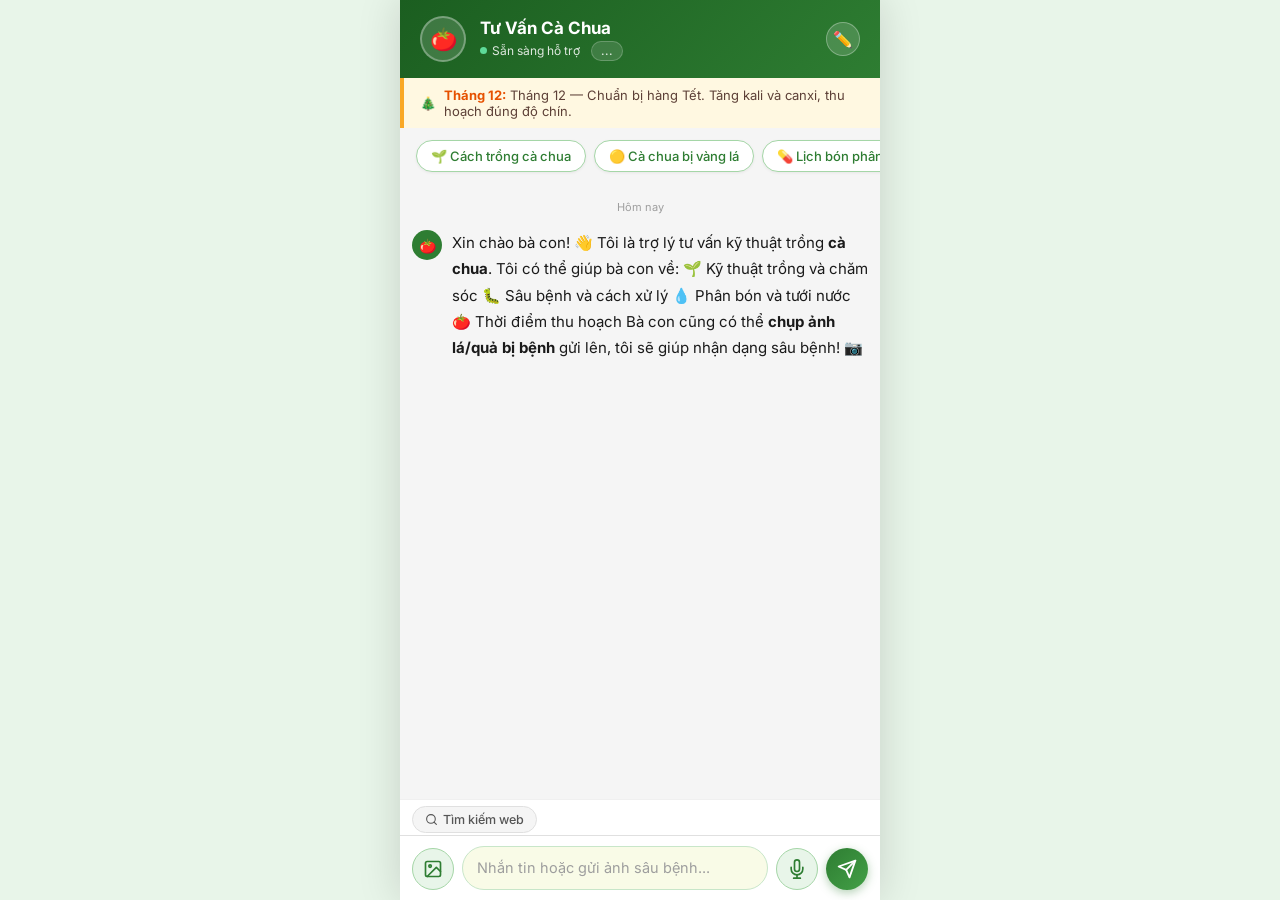
==== commit 1c9275eb: "feat: web search là tuỳ chọn — toggle pill giống ChatGPT - index.html: thêm .tool-bar với pill '🔍 Tì" ====
--- a/static/index.html
+++ b/static/index.html
@@ -11,7 +11,7 @@
   <meta name="apple-mobile-web-app-status-bar-style" content="black-translucent" />
   <meta name="apple-mobile-web-app-title" content="Cà Chua" />
   <link rel="apple-touch-icon" href="/static/icon-192.png" />
-  <link rel="stylesheet" href="/static/style.css?v=20260308b" />
+  <link rel="stylesheet" href="/static/style.css?v=20260308d" />
 </head>
 <body>
 <div class="app">
@@ -178,6 +178,16 @@
     <button class="preview-remove" onclick="removeImage()" title="Xoá ảnh">✕</button>
   </div>
 
+  <!-- Tool bar — công cụ bổ sung (ẩn khi không dùng) -->
+  <div class="tool-bar">
+    <button class="tool-pill" id="searchPill" onclick="toggleSearch()" title="Bật / tắt tìm kiếm web">
+      <svg viewBox="0 0 24 24" fill="none" stroke="currentColor" stroke-width="2" stroke-linecap="round" stroke-linejoin="round" width="13" height="13">
+        <circle cx="11" cy="11" r="8"/><line x1="21" y1="21" x2="16.65" y2="16.65"/>
+      </svg>
+      Tìm kiếm web
+    </button>
+  </div>
+
   <!-- Input -->
   <div class="input-bar">
     <!-- Nút chọn ảnh -->
@@ -215,6 +225,6 @@
 
 </div>
 <script src="https://cdn.jsdelivr.net/npm/marked@9/marked.min.js"></script>
-<script src="/static/app.js?v=20260308b"></script>
+<script src="/static/app.js?v=20260308e"></script>
 </body>
 </html>
--- a/static/style.css
+++ b/static/style.css
@@ -357,6 +357,17 @@
 .md-content th, .md-content td { border: 1px solid #c8e6c9; padding: 6px 10px; text-align: left; white-space: nowrap; }
 .md-content th { background: #e8f5e9; font-weight: 700; color: #2e7d32; }
 
+/* ── Tool indicator (web_search / calculate đang chạy) ── */
+.tool-indicator {
+  display: inline-flex; align-items: center; gap: 6px;
+  font-size: 13px; color: #1b5e20; font-style: italic;
+  animation: tool-pulse 1.2s ease-in-out infinite;
+}
+@keyframes tool-pulse {
+  0%, 100% { opacity: 1; }
+  50%       { opacity: 0.45; }
+}
+
 /* ── Sources ── */
 .sources-wrap {
   display: flex; flex-wrap: wrap; align-items: center;
@@ -549,6 +560,28 @@
   40%{transform:translateY(-7px);background:#2e7d32}
 }
 
+/* ── Tool bar (bên trên input) ── */
+.tool-bar {
+  background: white; padding: 6px 12px 2px;
+  display: flex; gap: 6px; flex-wrap: wrap;
+  border-top: 1px solid #f0f0f0; flex-shrink: 0;
+}
+.tool-pill {
+  display: inline-flex; align-items: center; gap: 5px;
+  font-size: 12.5px; font-weight: 500; font-family: inherit;
+  color: #555; background: #f5f5f5;
+  border: 1.5px solid #e0e0e0; border-radius: 20px;
+  padding: 5px 12px; cursor: pointer;
+  transition: all 0.18s;
+}
+.tool-pill:hover { border-color: #a5d6a7; color: #2e7d32; background: #f1f8f1; }
+.tool-pill.active {
+  color: #1b5e20; background: #e8f5e9;
+  border-color: #2e7d32;
+  box-shadow: 0 0 0 2px rgba(46,125,50,0.12);
+}
+.tool-pill.active svg { stroke: #2e7d32; }
+
 /* ── Input bar ── */
 .input-bar {
   background: white; padding: 10px 12px;
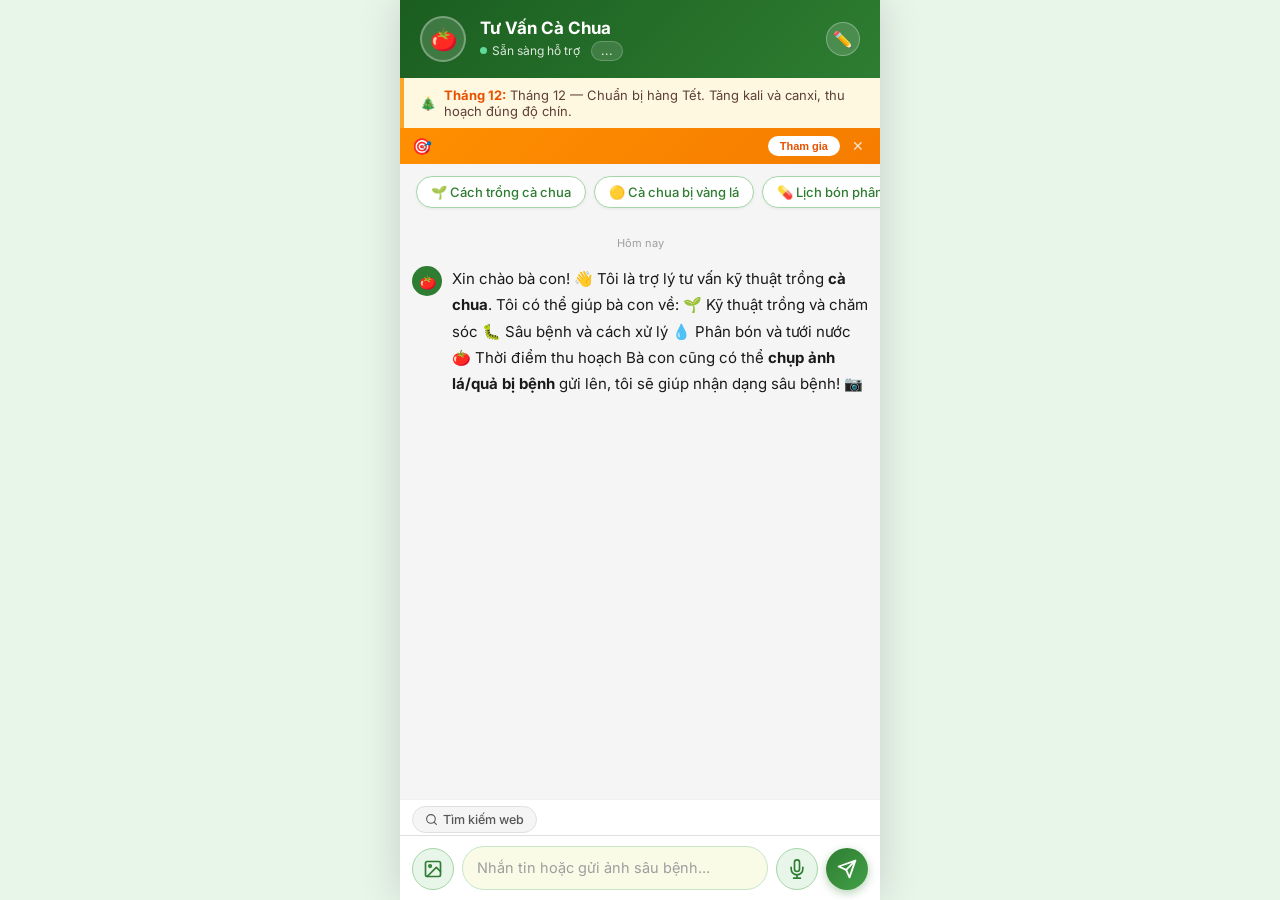
==== commit 2f434d5a: "feat: 4 nhóm tính năng cộng đồng — expert tier, missions, disease map, leaderboard - Nhóm 1: Correct" ====
--- a/static/index.html
+++ b/static/index.html
@@ -11,7 +11,7 @@
   <meta name="apple-mobile-web-app-status-bar-style" content="black-translucent" />
   <meta name="apple-mobile-web-app-title" content="Cà Chua" />
   <link rel="apple-touch-icon" href="/static/icon-192.png" />
-  <link rel="stylesheet" href="/static/style.css?v=20260308d" />
+  <link rel="stylesheet" href="/static/style.css?v=20260308e" />
 </head>
 <body>
 <div class="app">
@@ -31,6 +31,19 @@
 
   <!-- Banner mùa vụ -->
   <div class="season-banner" id="seasonBanner"></div>
+
+  <!-- Banner nhiệm vụ cộng đồng -->
+  <div class="mission-banner" id="missionBanner" style="display:none">
+    <div class="mission-inner">
+      <span class="mission-icon">🎯</span>
+      <div class="mission-body">
+        <strong id="missionTitle"></strong>
+        <span id="missionProgress"></span>
+      </div>
+      <button class="mission-join" onclick="joinMission()">Tham gia</button>
+      <button class="mission-close" onclick="closeMissionBanner()">✕</button>
+    </div>
+  </div>
 
   <!-- Banner cài PWA -->
   <div class="install-banner" id="installBanner" style="display:none">
@@ -127,6 +140,71 @@
   <button class="share-tip-btn" id="shareTipBtn" onclick="openTipModal()" style="display:none">
     🌱 Chia sẻ KN
   </button>
+  <!-- Nút báo cáo dịch bệnh (floating) -->
+  <button class="disease-report-btn" id="diseaseReportBtn" onclick="openDiseaseModal()" style="display:none" title="Báo cáo dịch bệnh">
+    🦠 Báo dịch
+  </button>
+  <!-- Nút đăng ký chuyên gia (floating) -->
+  <button class="expert-apply-btn" id="expertApplyBtn" onclick="openExpertModal()" style="display:none" title="Đăng ký chuyên gia">
+    🎓 Chuyên gia
+  </button>
+
+  <!-- Modal báo cáo dịch bệnh -->
+  <div class="tip-overlay" id="diseaseOverlay">
+    <div class="tip-modal">
+      <h2>🦠 Báo cáo dịch bệnh</h2>
+      <p>Giúp cộng đồng cảnh báo sớm dịch bệnh trong vùng. Thưởng 3 điểm mỗi báo cáo.</p>
+      <select class="tip-input" id="diseaseSelect">
+        <option value="">-- Chọn loại bệnh/sâu --</option>
+        <option value="Bệnh mốc sương">Bệnh mốc sương</option>
+        <option value="Bệnh héo rũ vi khuẩn">Bệnh héo rũ vi khuẩn</option>
+        <option value="Bệnh héo rũ nấm">Bệnh héo rũ nấm</option>
+        <option value="Bệnh đốm lá">Bệnh đốm lá</option>
+        <option value="Bệnh thối trái">Bệnh thối trái</option>
+        <option value="Bệnh xoăn lá virus">Bệnh xoăn lá virus</option>
+        <option value="Sâu đục trái">Sâu đục trái</option>
+        <option value="Bọ trĩ">Bọ trĩ</option>
+        <option value="Rầy phấn trắng">Rầy phấn trắng</option>
+        <option value="Nhện đỏ">Nhện đỏ</option>
+        <option value="Sâu xanh">Sâu xanh</option>
+        <option value="Khác">Khác (nhập bên dưới)</option>
+      </select>
+      <input class="tip-input" id="diseaseOther" placeholder="Tên bệnh/sâu khác (nếu chọn Khác)" style="display:none" maxlength="100" />
+      <select class="tip-input" id="diseaseSeverity">
+        <option value="medium">Mức độ: Trung bình</option>
+        <option value="low">Mức độ: Nhẹ</option>
+        <option value="high">Mức độ: Nặng</option>
+      </select>
+      <input class="tip-input" id="diseaseProvince" placeholder="Tỉnh/thành phố (vd: Lâm Đồng)" maxlength="100" />
+      <textarea class="tip-textarea" id="diseaseNote" placeholder="Ghi chú thêm: triệu chứng, mức độ thiệt hại... (tuỳ chọn)" rows="2"></textarea>
+      <button class="tip-submit" onclick="submitDiseaseReport()">Gửi báo cáo (+3 điểm)</button>
+      <button class="tip-cancel" onclick="closeDiseaseModal()">Đóng</button>
+      <div class="tip-msg" id="diseaseMsgEl"></div>
+    </div>
+  </div>
+
+  <!-- Modal đăng ký chuyên gia -->
+  <div class="tip-overlay" id="expertOverlay">
+    <div class="tip-modal">
+      <h2>🎓 Đăng ký Chuyên gia</h2>
+      <p>Chuyên gia được duyệt tip nhanh hơn và có huy hiệu riêng trong cộng đồng.</p>
+      <input class="tip-input" id="expertName" placeholder="Họ và tên" maxlength="100" />
+      <input class="tip-input" id="expertSpecialty" placeholder="Chuyên môn (vd: Khuyến nông Lâm Đồng, 10 năm trồng cà chua)" maxlength="200" />
+      <button class="tip-submit" onclick="submitExpertApply()">Gửi đơn đăng ký</button>
+      <button class="tip-cancel" onclick="closeExpertModal()">Đóng</button>
+      <div class="tip-msg" id="expertMsgEl"></div>
+    </div>
+  </div>
+
+  <!-- Modal Leaderboard -->
+  <div class="tip-overlay" id="leaderboardOverlay">
+    <div class="tip-modal">
+      <h2>🏆 Bảng xếp hạng đóng góp</h2>
+      <p>Top 10 bà con đóng góp nhiều nhất cho cộng đồng</p>
+      <div id="leaderboardList" class="leaderboard-list"></div>
+      <button class="tip-cancel" onclick="closeLeaderboardModal()">Đóng</button>
+    </div>
+  </div>
 
   <!-- Toast thưởng quota -->
   <div class="bonus-toast" id="bonusToast"></div>
@@ -141,6 +219,15 @@
       <button class="redeem-cancel" onclick="closeRedeemModal()">Đóng</button>
       <div class="redeem-msg" id="redeemMsg"></div>
     </div>
+  </div>
+
+  <!-- Widget leaderboard nhỏ gọn -->
+  <div class="leaderboard-widget" id="leaderboardWidget" style="display:none">
+    <div class="lw-header">
+      <span>🏆 Top đóng góp</span>
+      <button class="lw-more" onclick="openLeaderboardModal()">Xem thêm</button>
+    </div>
+    <div id="leaderboardTop5" class="lw-list"></div>
   </div>
 
   <!-- Câu hỏi gợi ý -->
--- a/static/style.css
+++ b/static/style.css
@@ -255,6 +255,28 @@
 }
 .share-tip-btn:hover { background: #1b5e20; }
 
+.disease-report-btn {
+  position: fixed; bottom: 116px; right: 16px;
+  background: #c62828; color: white;
+  border: none; border-radius: 24px;
+  padding: 8px 16px; font-size: 12px; font-weight: 600;
+  cursor: pointer; box-shadow: 0 3px 12px rgba(198,40,40,0.4);
+  z-index: 10; display: flex; align-items: center; gap: 5px;
+  font-family: inherit;
+}
+.disease-report-btn:hover { background: #b71c1c; }
+
+.expert-apply-btn {
+  position: fixed; bottom: 152px; right: 16px;
+  background: #1565c0; color: white;
+  border: none; border-radius: 24px;
+  padding: 8px 16px; font-size: 12px; font-weight: 600;
+  cursor: pointer; box-shadow: 0 3px 12px rgba(21,101,192,0.4);
+  z-index: 10; display: flex; align-items: center; gap: 5px;
+  font-family: inherit;
+}
+.expert-apply-btn:hover { background: #0d47a1; }
+
 /* ── Gợi ý nhanh ── */
 .quick-wrap {
   padding: 12px 16px 8px;
@@ -659,3 +681,70 @@
   font-size: 12px; cursor: pointer;
 }
 .sc-thanks { font-size: 13px; color: #2e7d32; font-weight: 500; }
+
+/* ── Vote vùng ── */
+.vote-regional-row {
+  display: flex; align-items: center; gap: 6px;
+  padding: 5px 12px; flex-wrap: wrap;
+}
+.vote-label { font-size: 11px; color: #888; flex-shrink: 0; }
+.vote-btn {
+  padding: 3px 10px; border-radius: 12px;
+  border: 1.5px solid #ccc; background: none;
+  font-size: 11px; cursor: pointer; color: #555; transition: all .2s;
+}
+.vote-btn:hover { border-color: #2e7d32; color: #2e7d32; }
+.vote-btn.voted { background: #e8f5e9; border-color: #2e7d32; color: #2e7d32; font-weight: 600; }
+.vote-btn:disabled { opacity: 0.6; cursor: not-allowed; }
+
+/* ── Mission banner ── */
+.mission-banner {
+  background: linear-gradient(135deg, #ff8f00, #f57c00);
+  color: white; padding: 8px 12px; flex-shrink: 0;
+  display: flex !important; align-items: center;
+}
+.mission-inner { display: flex; align-items: center; gap: 8px; width: 100%; }
+.mission-icon { font-size: 16px; flex-shrink: 0; }
+.mission-body { flex: 1; min-width: 0; }
+.mission-body strong { display: block; font-size: 12px; white-space: nowrap; overflow: hidden; text-overflow: ellipsis; }
+.mission-body span { font-size: 11px; opacity: 0.85; }
+.mission-join {
+  flex-shrink: 0; padding: 4px 12px; border-radius: 12px;
+  background: white; color: #e65100; border: none;
+  font-size: 11px; font-weight: 700; cursor: pointer;
+}
+.mission-close {
+  flex-shrink: 0; background: none; border: none; color: rgba(255,255,255,0.8);
+  font-size: 14px; cursor: pointer; padding: 2px 4px;
+}
+
+/* ── Leaderboard widget ── */
+.leaderboard-widget {
+  background: white; border-bottom: 1px solid #e0e0e0;
+  padding: 8px 14px; flex-shrink: 0;
+}
+.lw-header {
+  display: flex; justify-content: space-between; align-items: center;
+  font-size: 12px; font-weight: 600; color: #333; margin-bottom: 6px;
+}
+.lw-more {
+  font-size: 11px; color: #2e7d32; background: none; border: none;
+  cursor: pointer; text-decoration: underline;
+}
+.lw-list { display: flex; flex-direction: column; gap: 2px; }
+.lw-item {
+  display: flex; align-items: center; gap: 8px; font-size: 11px; color: #555;
+}
+.lw-rank { font-weight: 700; color: #e65100; width: 20px; flex-shrink: 0; }
+.lw-id { flex: 1; font-family: monospace; color: #333; }
+.lw-pts { color: #f57c00; font-weight: 600; }
+
+/* ── Leaderboard modal list ── */
+.leaderboard-list { display: flex; flex-direction: column; gap: 6px; margin-bottom: 12px; }
+.lb-row {
+  display: flex; align-items: center; gap: 10px;
+  padding: 6px 10px; background: #f9f9f9; border-radius: 8px; font-size: 13px;
+}
+.lb-rank { font-weight: 700; color: #e65100; width: 26px; flex-shrink: 0; }
+.lb-id { flex: 1; font-family: monospace; color: #444; font-size: 12px; }
+.lb-pts { color: #f57c00; font-weight: 600; font-size: 12px; }
